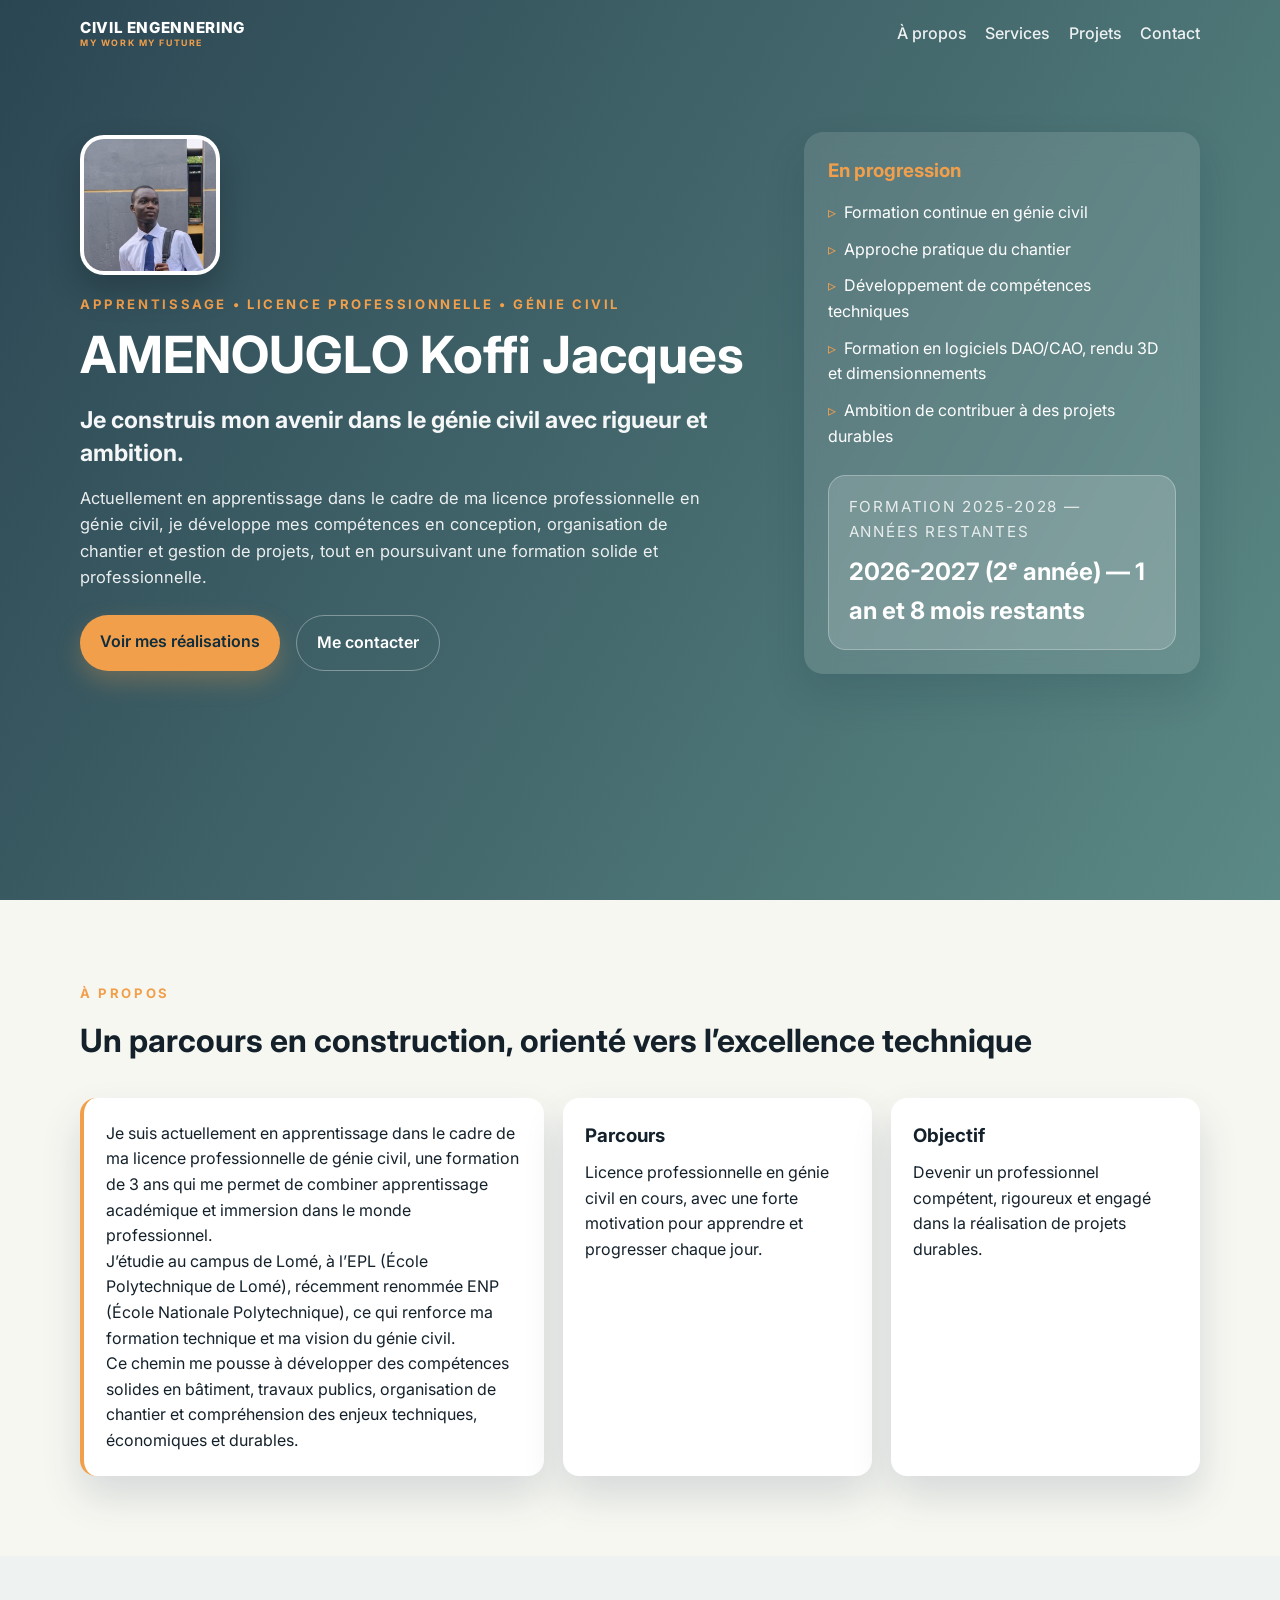
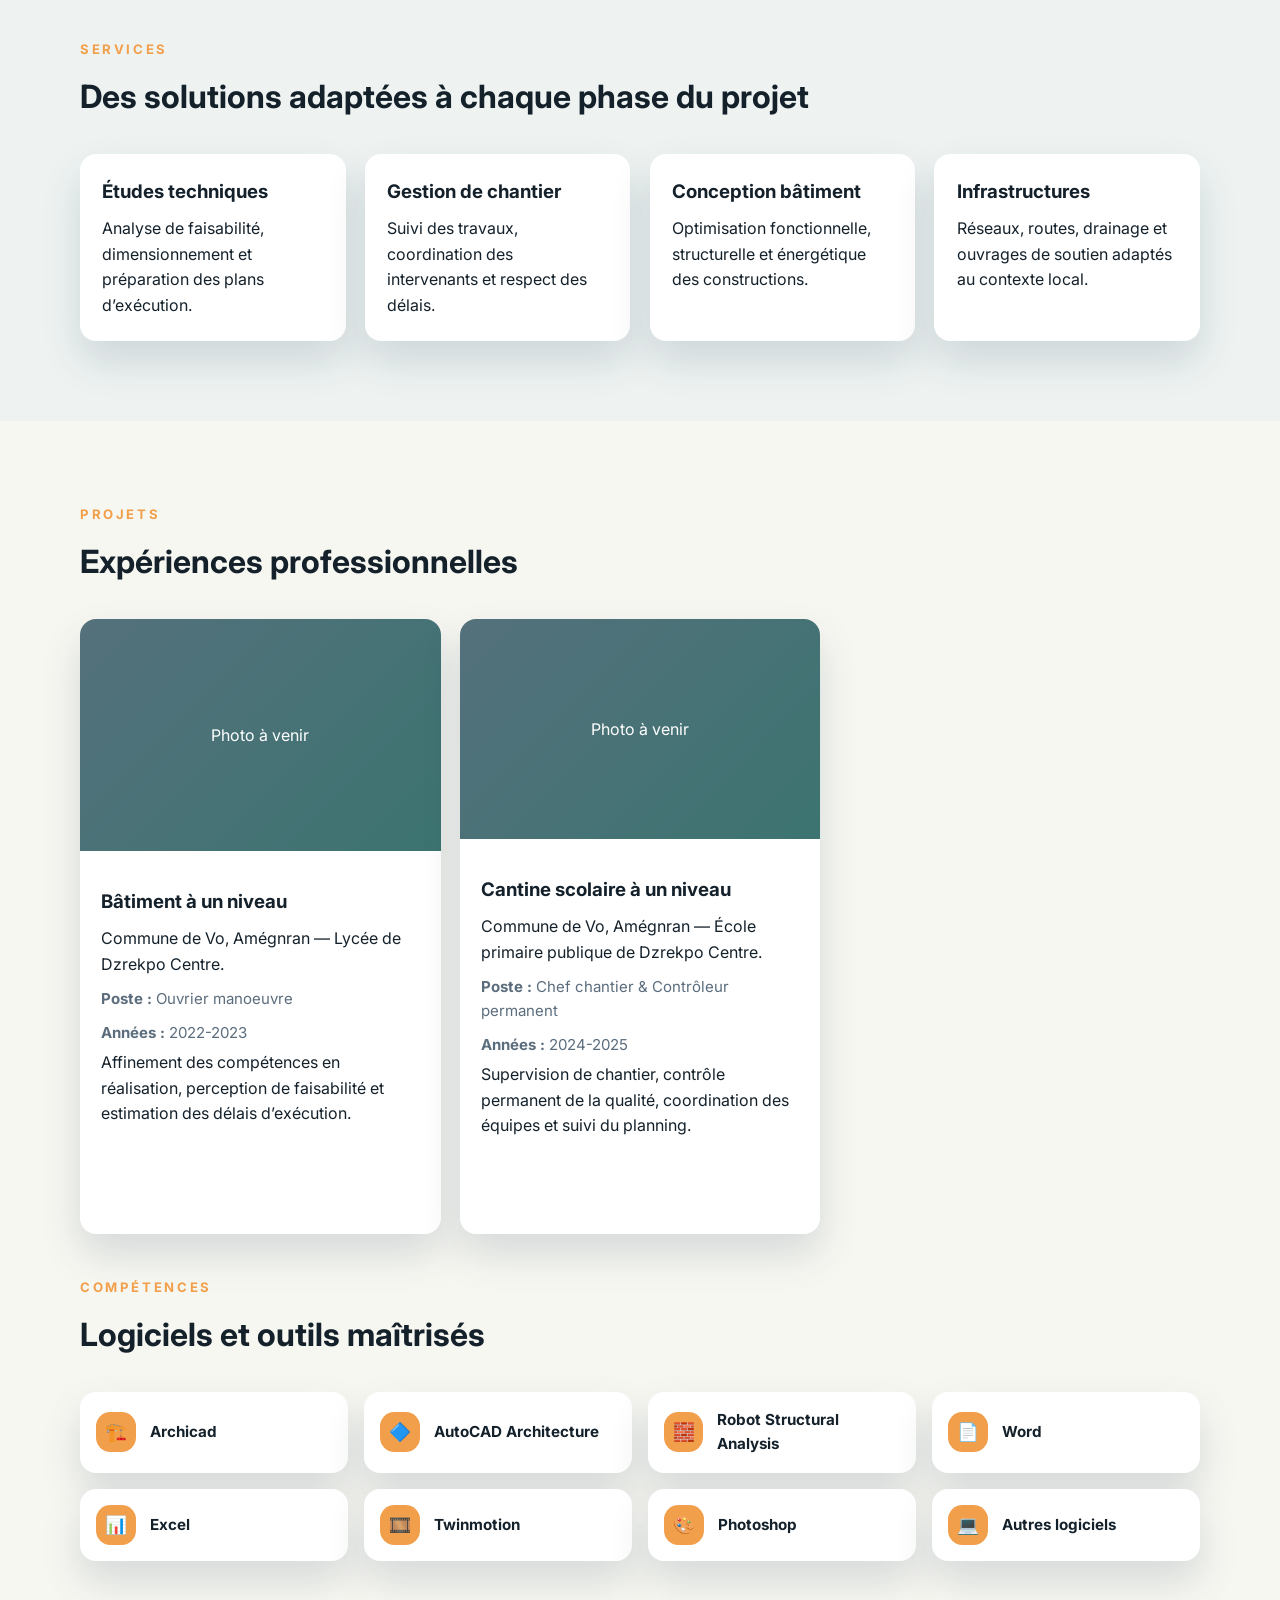
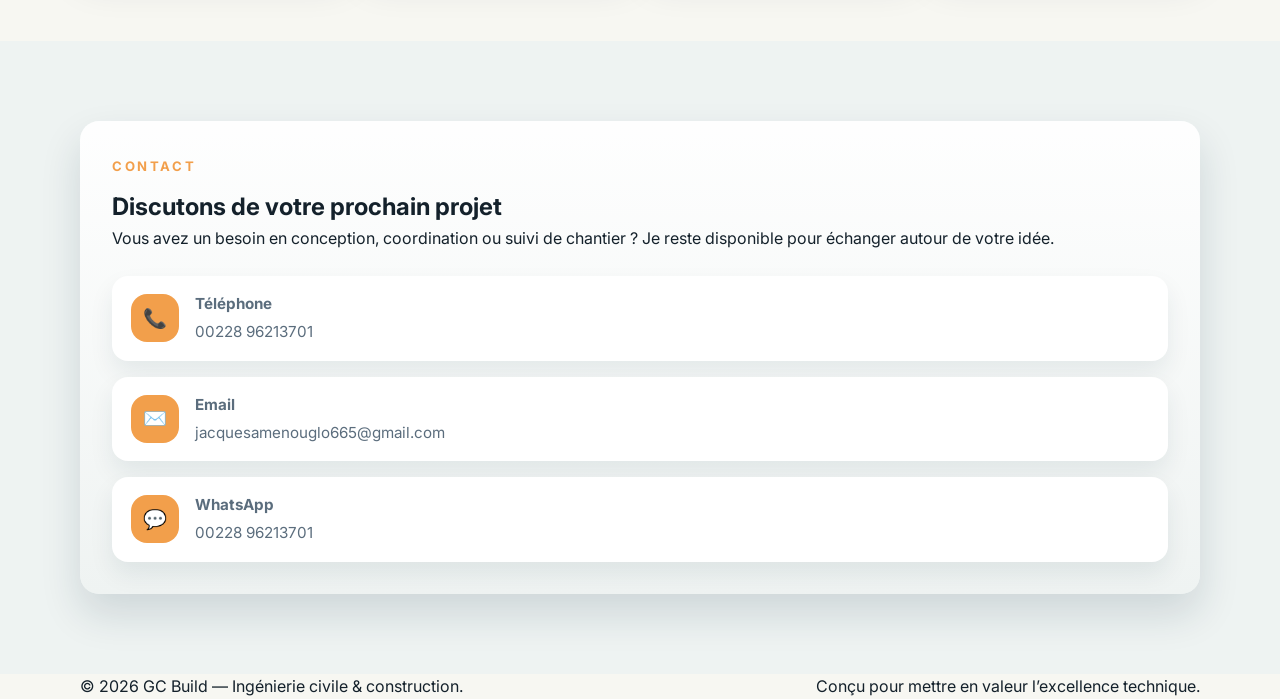
==== index.html @ 1b08ce7e "Add files via upload" ====
<!DOCTYPE html>
<html lang="fr">
  <head>
    <meta charset="UTF-8" />
    <meta name="viewport" content="width=device-width, initial-scale=1.0" />
    <title>Portfolio | Ingénierie Génie Civil</title>
    <meta
      name="description"
      content="Portfolio d’un ingénieur spécialisé en génie civil, bâtiments et travaux publics."
    />
    <link rel="preconnect" href="https://fonts.googleapis.com" />
    <link rel="preconnect" href="https://fonts.gstatic.com" crossorigin />
    <link
      href="https://fonts.googleapis.com/css2?family=Inter:wght@400;500;600;700;800&display=swap"
      rel="stylesheet"
    />
    <link rel="stylesheet" href="styles.css" />
  </head>
  <body>
    <header class="hero" id="home">
      <nav class="nav container">
        <a href="#home" class="logo">
          <span class="logo-main">CIVIL ENGENNERING</span>
          <span class="logo-sub">MY WORK MY FUTURE</span>
        </a>
        <div class="nav-links">
          <a href="#about">À propos</a>
          <a href="#services">Services</a>
          <a href="#projects">Projets</a>
          <a href="#contact">Contact</a>
        </div>
      </nav>

      <div class="hero-content container">
        <div class="hero-text">
          <div class="profile-block">
            <img src="images/pf2.jpeg" alt="Photo de profil de AMENOUGLO Koffi Jacques" class="profile-image" />
            <div>
              <p class="eyebrow">Apprentissage • Licence professionnelle • Génie civil</p>
              <h1>AMENOUGLO Koffi Jacques</h1>
            </div>
          </div>
          <h2 class="hero-subtitle">Je construis mon avenir dans le génie civil avec rigueur et ambition.</h2>
          <p class="lead">
            Actuellement en apprentissage dans le cadre de ma licence professionnelle en génie civil,
            je développe mes compétences en conception, organisation de chantier et gestion de projets,
            tout en poursuivant une formation solide et professionnelle.
          </p>
          <div class="hero-actions">
            <a href="#projects" class="btn btn-primary">Voir mes réalisations</a>
            <a href="#contact" class="btn btn-secondary">Me contacter</a>
          </div>
        </div>

        <div class="hero-card">
          <h3>En progression</h3>
          <ul>
            <li>Formation continue en génie civil</li>
            <li>Approche pratique du chantier</li>
            <li>Développement de compétences techniques</li>
            <li>Formation en logiciels DAO/CAO, rendu 3D et dimensionnements</li>
            <li>Ambition de contribuer à des projets durables</li>
          </ul>
          <div class="countdown-card">
            <p class="countdown-label">Formation 2025-2028 — années restantes</p>
            <p id="training-countdown" class="countdown-value">Calcul en cours...</p>
          </div>
        </div>
      </div>
    </header>

    <main>
      <section id="about" class="section container">
        <div class="section-heading">
          <p class="eyebrow">À propos</p>
          <h2>Un parcours en construction, orienté vers l’excellence technique</h2>
        </div>
        <div class="about-grid">
          <div class="about-card large">
            <p>
              Je suis actuellement en apprentissage dans le cadre de ma licence professionnelle de génie civil,
              une formation de 3 ans qui me permet de combiner apprentissage académique et immersion dans le monde professionnel.
            </p>
            <p>
              J’étudie au campus de Lomé, à l’EPL (École Polytechnique de Lomé), récemment renommée ENP
              (École Nationale Polytechnique), ce qui renforce ma formation technique et ma vision du génie civil.
            </p>
            <p>
              Ce chemin me pousse à développer des compétences solides en bâtiment, travaux publics,
              organisation de chantier et compréhension des enjeux techniques, économiques et durables.
            </p>
          </div>
          <div class="about-card">
            <h3>Parcours</h3>
            <p>Licence professionnelle en génie civil en cours, avec une forte motivation pour apprendre et progresser chaque jour.</p>
          </div>
          <div class="about-card">
            <h3>Objectif</h3>
            <p>Devenir un professionnel compétent, rigoureux et engagé dans la réalisation de projets durables.</p>
          </div>
        </div>
      </section>

      <section id="services" class="section section-alt">
        <div class="container">
          <div class="section-heading">
            <p class="eyebrow">Services</p>
            <h2>Des solutions adaptées à chaque phase du projet</h2>
          </div>
          <div class="services-grid">
            <article class="service-card">
              <h3>Études techniques</h3>
              <p>Analyse de faisabilité, dimensionnement et préparation des plans d’exécution.</p>
            </article>
            <article class="service-card">
              <h3>Gestion de chantier</h3>
              <p>Suivi des travaux, coordination des intervenants et respect des délais.</p>
            </article>
            <article class="service-card">
              <h3>Conception bâtiment</h3>
              <p>Optimisation fonctionnelle, structurelle et énergétique des constructions.</p>
            </article>
            <article class="service-card">
              <h3>Infrastructures</h3>
              <p>Réseaux, routes, drainage et ouvrages de soutien adaptés au contexte local.</p>
            </article>
          </div>
        </div>
      </section>

      <section id="projects" class="section container">
        <div class="section-heading">
          <p class="eyebrow">Projets</p>
          <h2>Expériences professionnelles</h2>
        </div>

        <div class="projects-grid">
          <article class="project-card">
            <div class="project-image placeholder">
              <span>Photo à venir</span>
            </div>
            <div class="project-content">
              <h3>Bâtiment à un niveau</h3>
              <p>Commune de Vo, Amégnran — Lycée de Dzrekpo Centre.</p>
              <p class="project-meta"><strong>Poste :</strong> Ouvrier manoeuvre</p>
              <p class="project-meta"><strong>Années :</strong> 2022-2023</p>
              <p>Affinement des compétences en réalisation, perception de faisabilité et estimation des délais d’exécution.</p>
              <a href="project-lycee-dzrekpo.html" class="btn btn-secondary project-link">Voir les images du projet</a>
            </div>
          </article>

          <article class="project-card">
            <div class="project-image placeholder">
              <span>Photo à venir</span>
            </div>
            <div class="project-content">
              <h3>Cantine scolaire à un niveau</h3>
              <p>Commune de Vo, Amégnran — École primaire publique de Dzrekpo Centre.</p>
              <p class="project-meta"><strong>Poste :</strong> Chef chantier & Contrôleur permanent</p>
              <p class="project-meta"><strong>Années :</strong> 2024-2025</p>
              <p>Supervision de chantier, contrôle permanent de la qualité, coordination des équipes et suivi du planning.</p>
              <a href="project-cantine-dzrekpo.html" class="btn btn-secondary project-link">Voir les images du projet</a>
            </div>
          </article>
        </div>

        <div class="software-section">
          <div class="section-heading">
            <p class="eyebrow">Compétences</p>
            <h2>Logiciels et outils maîtrisés</h2>
          </div>
          <div class="software-grid">
            <div class="software-item"><span class="software-icon">🏗️</span><strong>Archicad</strong></div>
            <div class="software-item"><span class="software-icon">🔷</span><strong>AutoCAD Architecture</strong></div>
            <div class="software-item"><span class="software-icon">🧱</span><strong>Robot Structural Analysis</strong></div>
            <div class="software-item"><span class="software-icon">📄</span><strong>Word</strong></div>
            <div class="software-item"><span class="software-icon">📊</span><strong>Excel</strong></div>
            <div class="software-item"><span class="software-icon">🎞️</span><strong>Twinmotion</strong></div>
            <div class="software-item"><span class="software-icon">🎨</span><strong>Photoshop</strong></div>
            <div class="software-item"><span class="software-icon">💻</span><strong>Autres logiciels</strong></div>
          </div>
        </div>
      </section>

      <section id="contact" class="section section-alt">
        <div class="container contact-box">
          <div>
            <p class="eyebrow">Contact</p>
            <h2>Discutons de votre prochain projet</h2>
            <p>
              Vous avez un besoin en conception, coordination ou suivi de chantier ?
              Je reste disponible pour échanger autour de votre idée.
            </p>
          </div>
          <div class="contact-list">
            <a href="tel:+22896213701" class="contact-item">
              <span class="contact-icon" aria-hidden="true">📞</span>
              <span>
                <strong>Téléphone</strong>
                <span>00228 96213701</span>
              </span>
            </a>
            <a href="mailto:jacquesamenouglo665@gmail.com" class="contact-item">
              <span class="contact-icon" aria-hidden="true">✉️</span>
              <span>
                <strong>Email</strong>
                <span>jacquesamenouglo665@gmail.com</span>
              </span>
            </a>
            <a href="https://wa.me/22896213701" target="_blank" rel="noopener noreferrer" class="contact-item">
              <span class="contact-icon" aria-hidden="true">💬</span>
              <span>
                <strong>WhatsApp</strong>
                <span>00228 96213701</span>
              </span>
            </a>
          </div>
        </div>
      </section>
    </main>

    <footer class="footer">
      <div class="container footer-content">
        <p>© <span id="year"></span> GC Build — Ingénierie civile & construction.</p>
        <p>Conçu pour mettre en valeur l’excellence technique.</p>
      </div>
    </footer>

    <script src="script.js"></script>
  </body>
</html>
---- styles.css ----
:root {
  --navy: #0f2d3d;
  --teal: #1f5f5b;
  --slate: #5b6d7d;
  --accent: #f29f4b;
  --accent-dark: #bf6b1c;
  --surface: #f7f7f2;
  --text: #14212b;
  --white: #ffffff;
  --shadow: 0 20px 40px rgba(15, 45, 61, 0.14);
}

* {
  box-sizing: border-box;
  margin: 0;
  padding: 0;
}

html {
  scroll-behavior: smooth;
}

body {
  font-family: 'Inter', sans-serif;
  color: var(--text);
  background: var(--surface);
  line-height: 1.6;
}

img {
  display: block;
  width: 100%;
}

a {
  color: inherit;
  text-decoration: none;
}

.container {
  width: min(1120px, calc(100% - 2rem));
  margin: 0 auto;
}

.hero {
  min-height: 100vh;
  background:
    linear-gradient(120deg, rgba(15, 45, 61, 0.88), rgba(31, 95, 91, 0.72)),
    url('https://images.unsplash.com/photo-1486406146926-c627a92ad1ab?auto=format&fit=crop&w=1400&q=80') center/cover;
  color: var(--white);
  transition: background 1s ease-in-out;
}

.nav {
  display: flex;
  justify-content: space-between;
  align-items: center;
  padding: 1.25rem 0;
}

.logo {
  display: flex;
  flex-direction: column;
  gap: 0.15rem;
  font-weight: 800;
  letter-spacing: 0.04em;
  line-height: 1.05;
}

.logo-main {
  color: var(--white);
  font-size: 0.95rem;
  text-transform: uppercase;
}

.logo-sub {
  color: var(--accent);
  font-size: 0.55rem;
  font-weight: 700;
  letter-spacing: 0.18em;
  text-transform: uppercase;
}

.nav-links {
  display: flex;
  gap: 1.15rem;
  flex-wrap: wrap;
}

.nav-links a {
  color: rgba(255, 255, 255, 0.9);
  font-weight: 500;
}

.hero-content {
  display: grid;
  grid-template-columns: 1.4fr 0.8fr;
  gap: 2rem;
  align-items: center;
  padding: 4rem 0 5rem;
}

.eyebrow {
  display: inline-block;
  margin-bottom: 0.7rem;
  color: var(--accent);
  text-transform: uppercase;
  letter-spacing: 0.2em;
  font-size: 0.82rem;
  font-weight: 700;
}

.profile-block {
  display: flex;
  align-items: center;
  gap: 1rem;
  margin-bottom: 1rem;
  flex-wrap: wrap;
}

.profile-image {
  width: 140px;
  height: 140px;
  aspect-ratio: 1 / 1;
  object-fit: cover;
  object-position: center;
  border-radius: 24px;
  border: 4px solid rgba(255, 255, 255, 0.95);
  box-shadow: 0 16px 32px rgba(0, 0, 0, 0.22);
  background: var(--white);
  image-rendering: auto;
  transform: translateZ(0);
}

.hero h1 {
  font-size: clamp(2rem, 4vw, 3.4rem);
  line-height: 1.1;
  margin-bottom: 0.35rem;
}

.hero-subtitle {
  font-size: clamp(1.1rem, 2vw, 1.45rem);
  line-height: 1.4;
  margin-bottom: 1rem;
  color: rgba(255, 255, 255, 0.95);
}

.lead {
  max-width: 650px;
  font-size: 1.03rem;
  color: rgba(255, 255, 255, 0.9);
}

.hero-actions {
  display: flex;
  gap: 1rem;
  flex-wrap: wrap;
  margin-top: 1.5rem;
}

.btn {
  display: inline-block;
  padding: 0.9rem 1.25rem;
  border-radius: 999px;
  font-weight: 600;
  transition: transform 0.2s ease, box-shadow 0.2s ease;
}

.btn:hover {
  transform: translateY(-2px);
}

.btn-primary {
  background: var(--accent);
  color: var(--navy);
  box-shadow: 0 10px 24px rgba(242, 159, 75, 0.28);
}

.btn-secondary {
  border: 1px solid rgba(255, 255, 255, 0.35);
  color: var(--white);
}

.hero-card {
  background: rgba(255, 255, 255, 0.12);
  backdrop-filter: blur(14px);
  padding: 1.5rem;
  border-radius: 1.2rem;
  box-shadow: var(--shadow);
}

.hero-card h3 {
  margin-bottom: 0.9rem;
  color: var(--accent);
}

.hero-card ul {
  list-style: none;
  display: grid;
  gap: 0.7rem;
}

.countdown-card {
  margin-top: 1.6rem;
  padding: 1.2rem;
  border-radius: 1.1rem;
  background: rgba(255, 255, 255, 0.16);
  border: 1px solid rgba(255, 255, 255, 0.28);
}

.countdown-label {
  margin-bottom: 0.6rem;
  color: rgba(255, 255, 255, 0.82);
  font-size: 0.95rem;
  text-transform: uppercase;
  letter-spacing: 0.12em;
}

.countdown-value {
  font-size: 1.5rem;
  font-weight: 700;
  color: var(--white);
}

.hero-card li::before {
  content: '▹';
  color: var(--accent);
  margin-right: 0.5rem;
}

.section {
  padding: 5rem 0;
}

.section-alt {
  background: #eef3f2;
}

.section-heading {
  margin-bottom: 2rem;
}

.section-heading h2 {
  font-size: clamp(1.7rem, 2.5vw, 2.3rem);
}

.contact-box {
  display: grid;
  gap: 1.5rem;
  padding: 2rem;
  background: linear-gradient(180deg, rgba(255,255,255,0.95), rgba(239,243,242,0.9));
  border-radius: 1.2rem;
  box-shadow: var(--shadow);
}

.contact-list {
  display: grid;
  gap: 1rem;
}

.contact-item {
  display: flex;
  align-items: center;
  gap: 1rem;
  padding: 1rem 1.2rem;
  border-radius: 1rem;
  background: var(--white);
  box-shadow: 0 12px 24px rgba(15, 45, 61, 0.08);
  transition: transform 0.2s ease, box-shadow 0.2s ease, background 0.2s ease;
}

.contact-item:hover {
  transform: translateY(-2px);
  background: #f9faf8;
  box-shadow: 0 16px 32px rgba(15, 45, 61, 0.12);
}

.contact-icon {
  display: inline-flex;
  align-items: center;
  justify-content: center;
  width: 3rem;
  height: 3rem;
  border-radius: 1rem;
  background: var(--accent);
  color: var(--white);
  font-size: 1.2rem;
}

.contact-item strong {
  display: block;
  font-size: 0.95rem;
  margin-bottom: 0.25rem;
}

.contact-item span:last-child {
  color: var(--slate);
  font-size: 0.95rem;
}

.about-grid, .services-grid, .projects-grid {
  display: grid;
  gap: 1.2rem;
}

.about-grid {
  grid-template-columns: 1.2fr 0.8fr 0.8fr;
}

.about-card, .service-card, .project-card {
  background: var(--white);
  border-radius: 1rem;
  padding: 1.4rem;
  box-shadow: var(--shadow);
}

.about-card.large {
  min-height: 100%;
  border-left: 4px solid var(--accent);
}

.about-card h3, .service-card h3, .project-content h3 {
  margin-bottom: 0.6rem;
}

.services-grid {
  grid-template-columns: repeat(4, 1fr);
}

.projects-grid {
  grid-template-columns: repeat(3, 1fr);
}

.project-card {
  display: grid;
  gap: 1rem;
  padding: 0;
  overflow: hidden;
}

.project-image {
  min-height: 220px;
  display: flex;
  align-items: center;
  justify-content: center;
  background: linear-gradient(135deg, rgba(31,95,91,0.95), rgba(15,45,61,0.9));
  color: var(--white);
  text-align: center;
  padding: 1.5rem;
}

.project-image.placeholder {
  background: linear-gradient(135deg, rgba(75,105,117,0.95), rgba(31,95,91,0.87));
}

.project-card img {
  width: 100%;
  height: auto;
  display: block;
  object-fit: cover;
}

.project-content {
  padding: 1.2rem 1.3rem 1.4rem;
}

.project-meta {
  margin: 0.6rem 0 0.35rem;
  color: var(--slate);
  font-size: 0.94rem;
}

.project-link {
  margin-top: 1rem;
}

.software-section {
  margin-top: 2.5rem;
}

.software-grid {
  display: grid;
  grid-template-columns: repeat(4, 1fr);
  gap: 1rem;
}

.software-item {
  display: flex;
  align-items: center;
  gap: 0.85rem;
  padding: 1rem;
  background: var(--white);
  border-radius: 1rem;
  box-shadow: var(--shadow);
}

.software-icon {
  display: inline-flex;
  align-items: center;
  justify-content: center;
  width: 2.5rem;
  height: 2.5rem;
  border-radius: 0.9rem;
  background: var(--accent);
  color: var(--white);
  font-size: 1.1rem;
}

.software-item strong {
  font-size: 0.95rem;
}



.footer-content {
  display: flex;
  justify-content: space-between;
  gap: 1rem;
  flex-wrap: wrap;
}

@media (max-width: 900px) {
  .hero-content,
  .about-grid,
  .services-grid,
  .projects-grid,
  .contact-list {
    grid-template-columns: 1fr;
  }

  .hero-content {
    grid-template-columns: 1fr;
  }

  .nav-links {
    justify-content: center;
  }
}

@media (max-width: 640px) {
  .nav {
    flex-direction: column;
    gap: 0.8rem;
  }

  .nav-links {
    width: 100%;
    justify-content: center;
  }

  .about-grid,
  .services-grid,
  .projects-grid,
  .contact-list {
    grid-template-columns: 1fr;
    display: grid;
  }

  .hero-actions {
    flex-direction: column;
    align-items: stretch;
  }

  .contact-item {
    flex-direction: row;
    align-items: center;
  }

  .footer-content {
    flex-direction: column;
    align-items: center;
    text-align: center;
  }
}
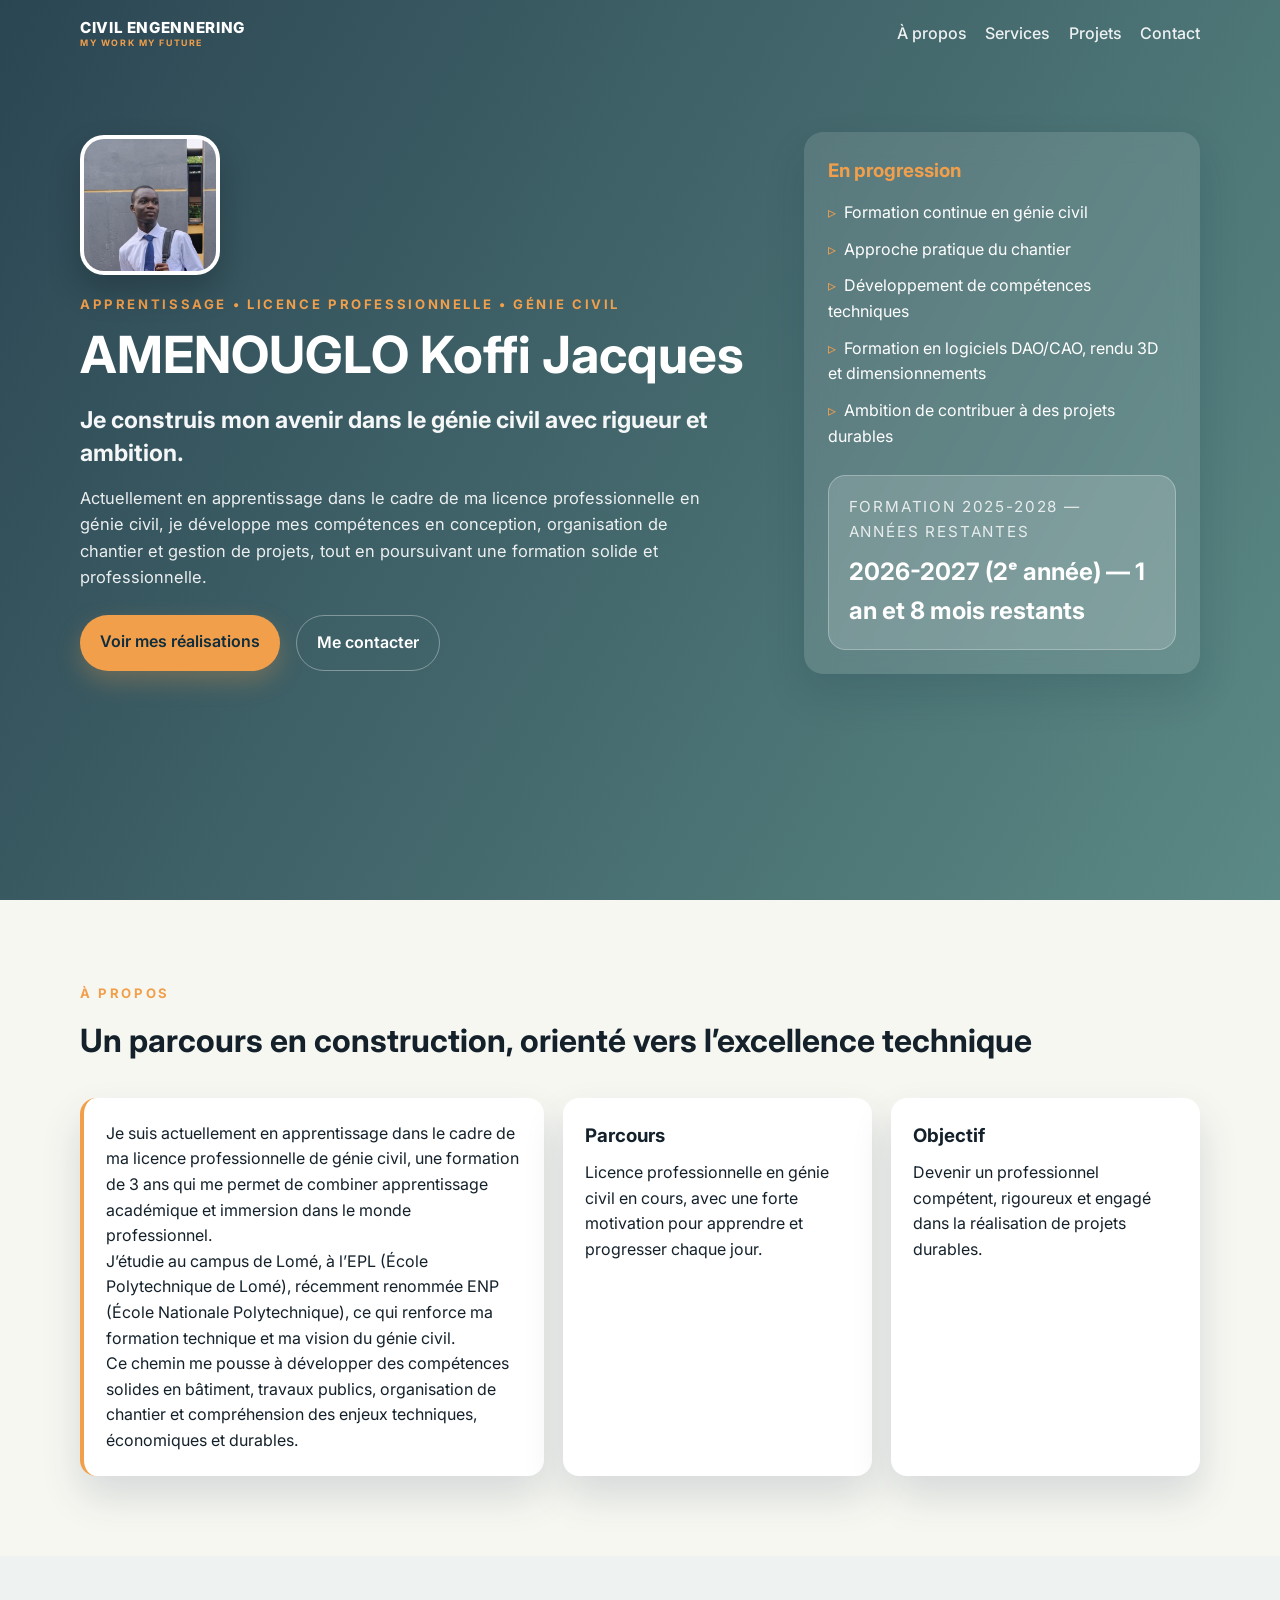
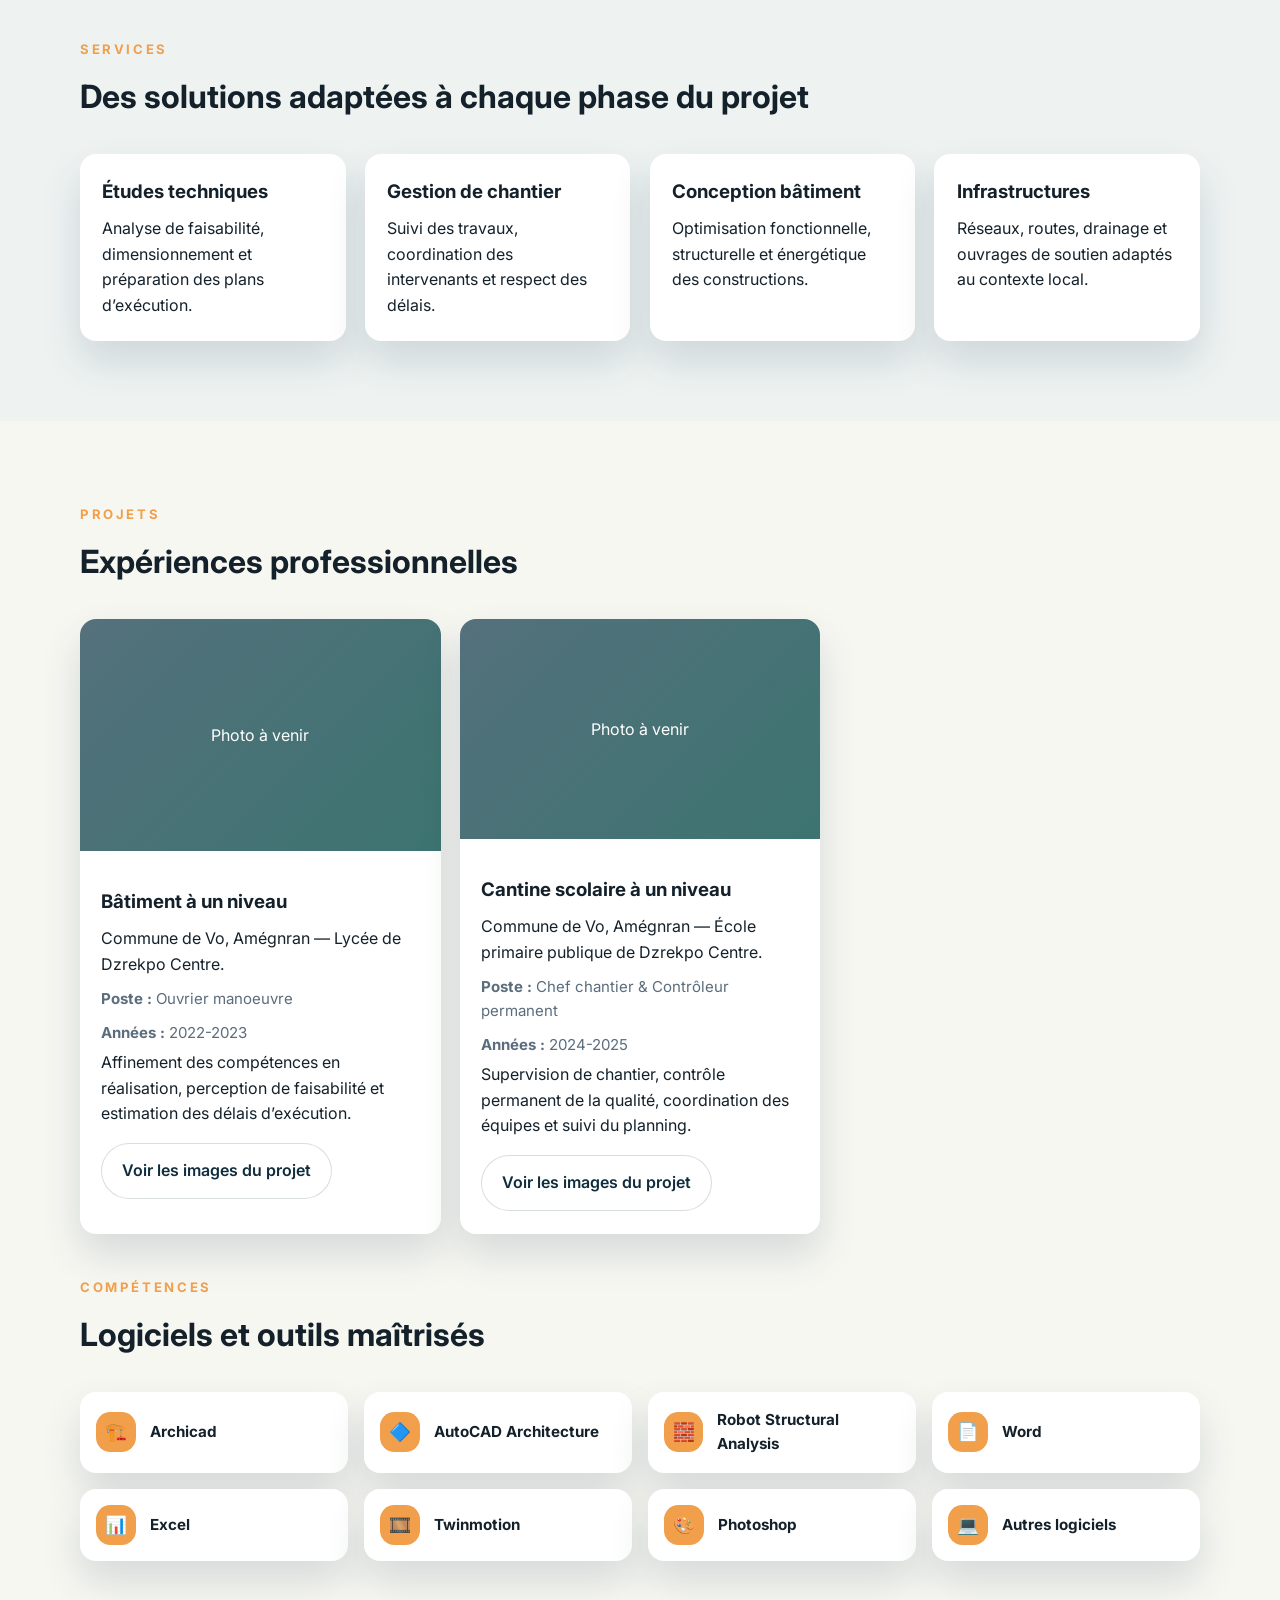
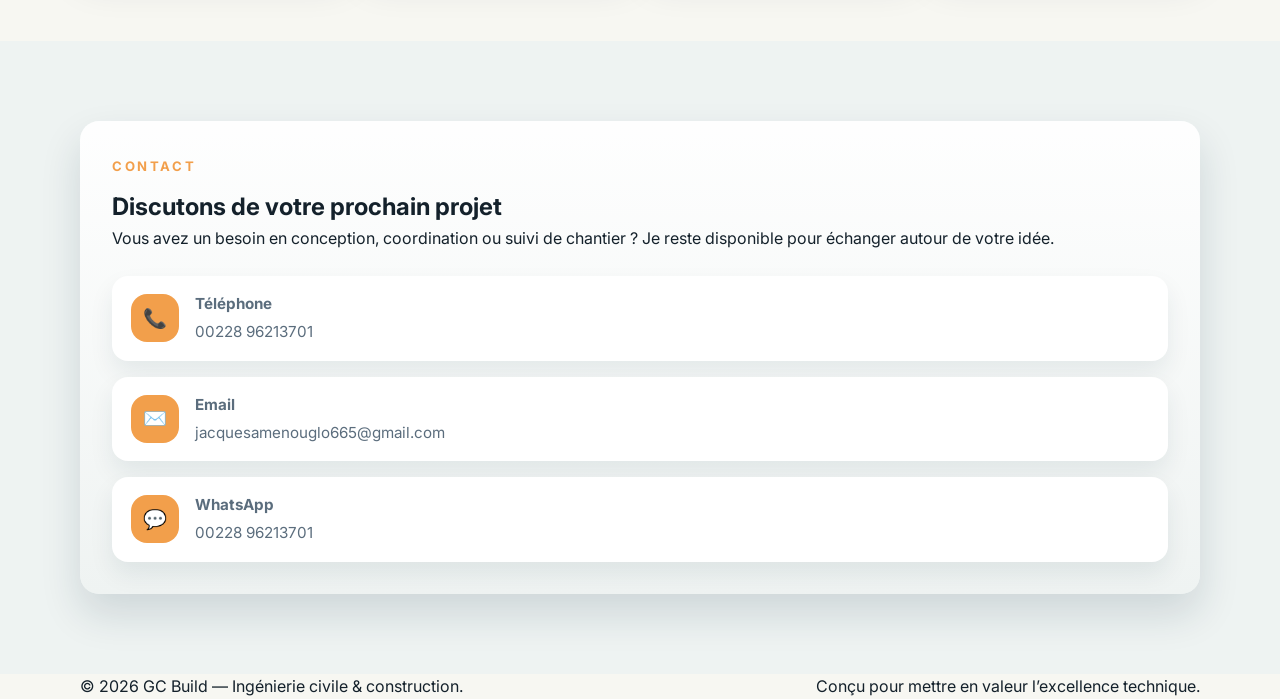
==== commit c8f1f63d: "Add files via upload" ====
--- a/index.html
+++ b/index.html
@@ -17,8 +17,9 @@
     <link rel="stylesheet" href="styles.css" />
   </head>
   <body>
+    <a href="#main" class="skip-link">Passer au contenu</a>
     <header class="hero" id="home">
-      <nav class="nav container">
+      <nav class="nav container" aria-label="Navigation principale">
         <a href="#home" class="logo">
           <span class="logo-main">CIVIL ENGENNERING</span>
           <span class="logo-sub">MY WORK MY FUTURE</span>
@@ -69,7 +70,7 @@
       </div>
     </header>
 
-    <main>
+    <main id="main">
       <section id="about" class="section container">
         <div class="section-heading">
           <p class="eyebrow">À propos</p>
--- a/styles.css
+++ b/styles.css
@@ -25,6 +25,22 @@
   color: var(--text);
   background: var(--surface);
   line-height: 1.6;
+}
+
+.skip-link {
+  position: absolute;
+  top: -999px;
+  left: 0;
+  padding: 0.75rem 1rem;
+  background: var(--accent);
+  color: var(--white);
+  font-weight: 700;
+  z-index: 1000;
+  transition: top 0.2s ease;
+}
+
+.skip-link:focus {
+  top: 1rem;
 }
 
 img {
@@ -177,7 +193,14 @@
 }
 
 .btn-secondary {
-  border: 1px solid rgba(255, 255, 255, 0.35);
+  border: 1px solid rgba(15, 45, 61, 0.16);
+  background: rgba(255, 255, 255, 0.14);
+  color: var(--navy);
+}
+
+.hero .btn-secondary {
+  border-color: rgba(255, 255, 255, 0.35);
+  background: transparent;
   color: var(--white);
 }
 
@@ -424,6 +447,7 @@
   .about-grid,
   .services-grid,
   .projects-grid,
+  .software-grid,
   .contact-list {
     grid-template-columns: 1fr;
   }
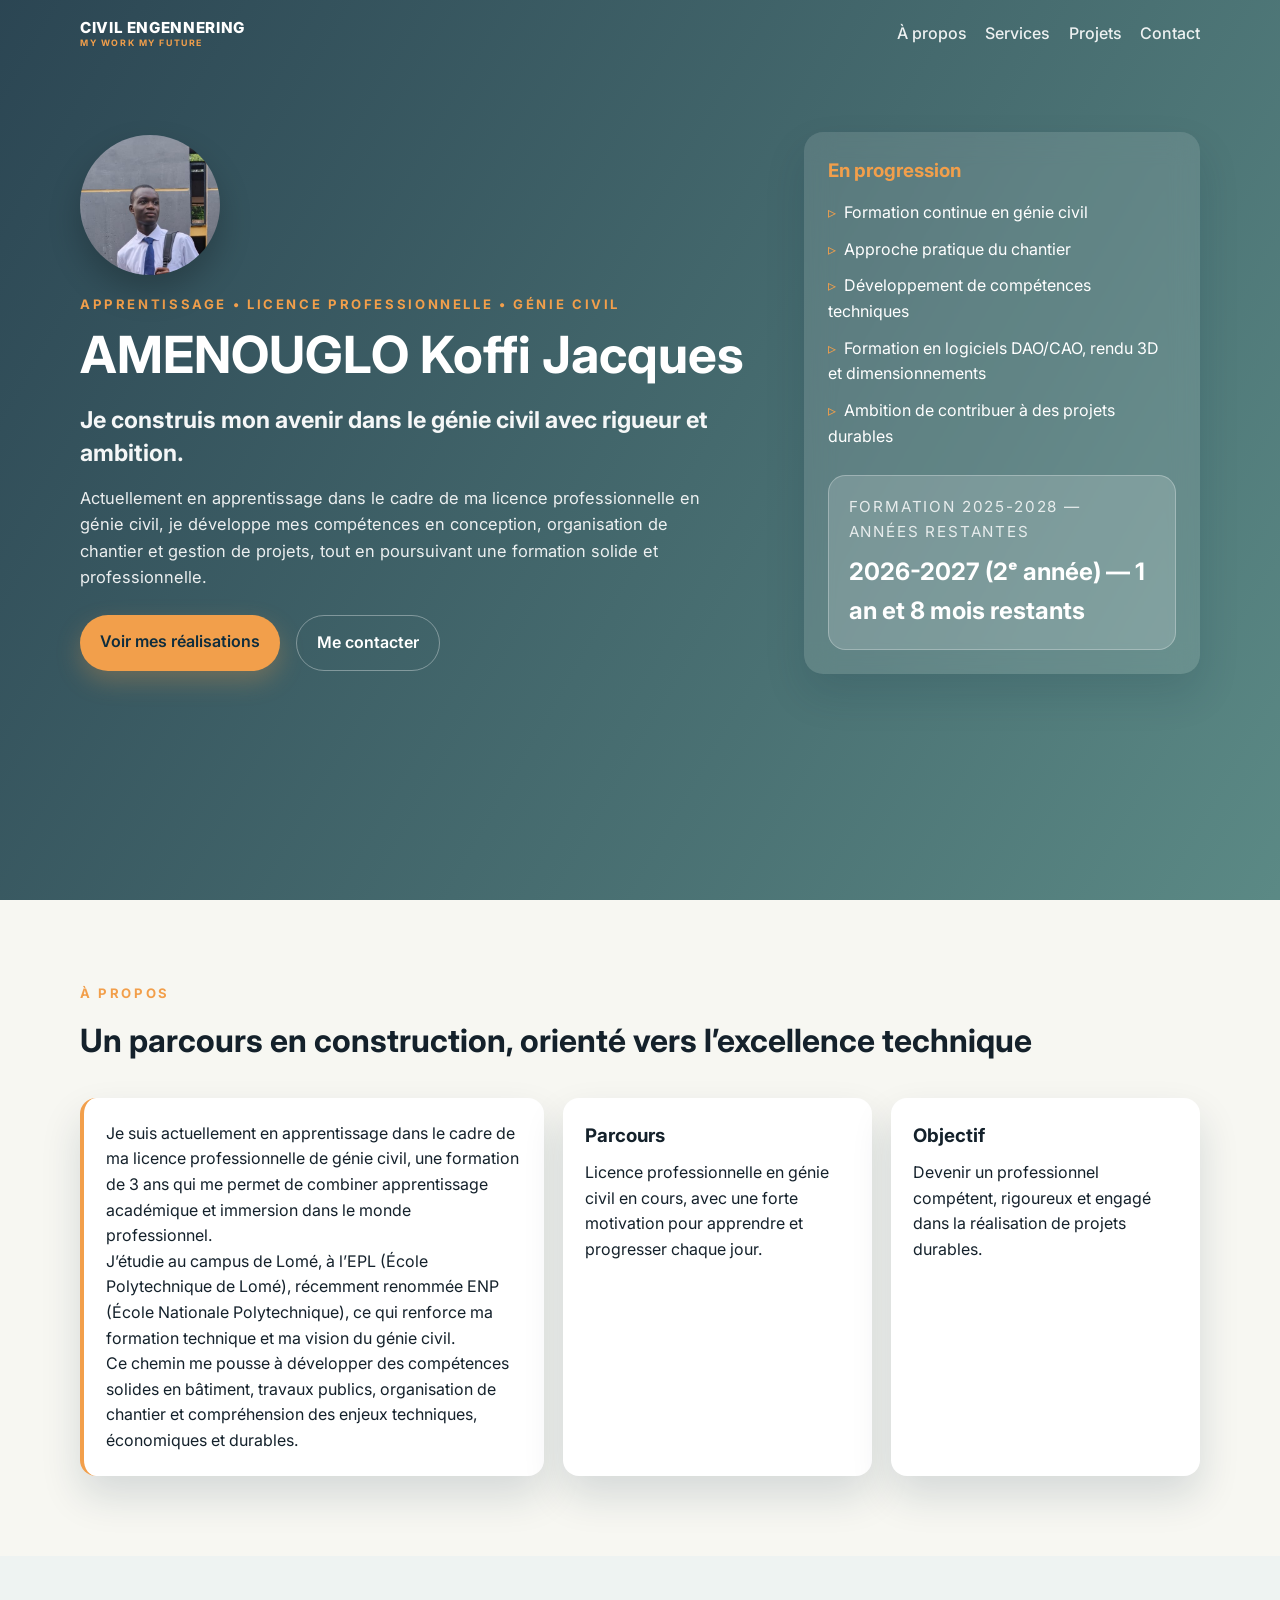
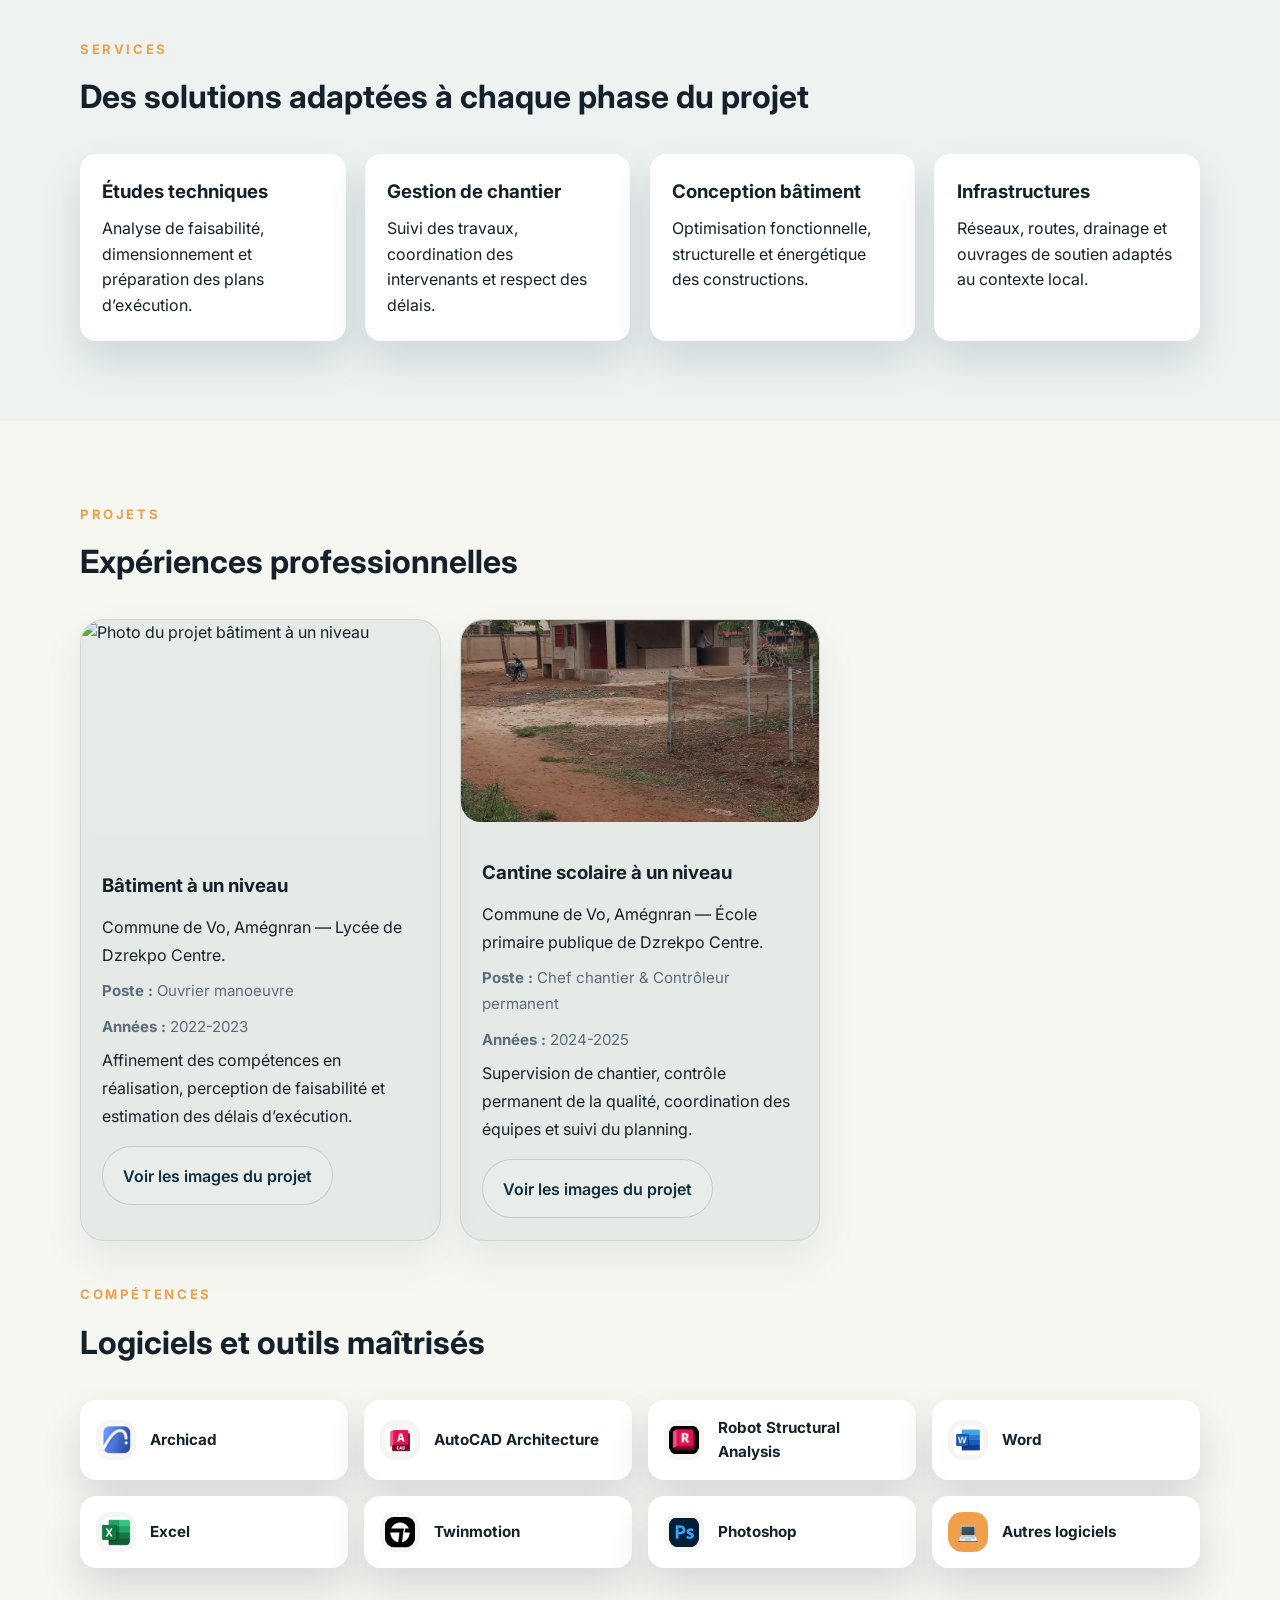
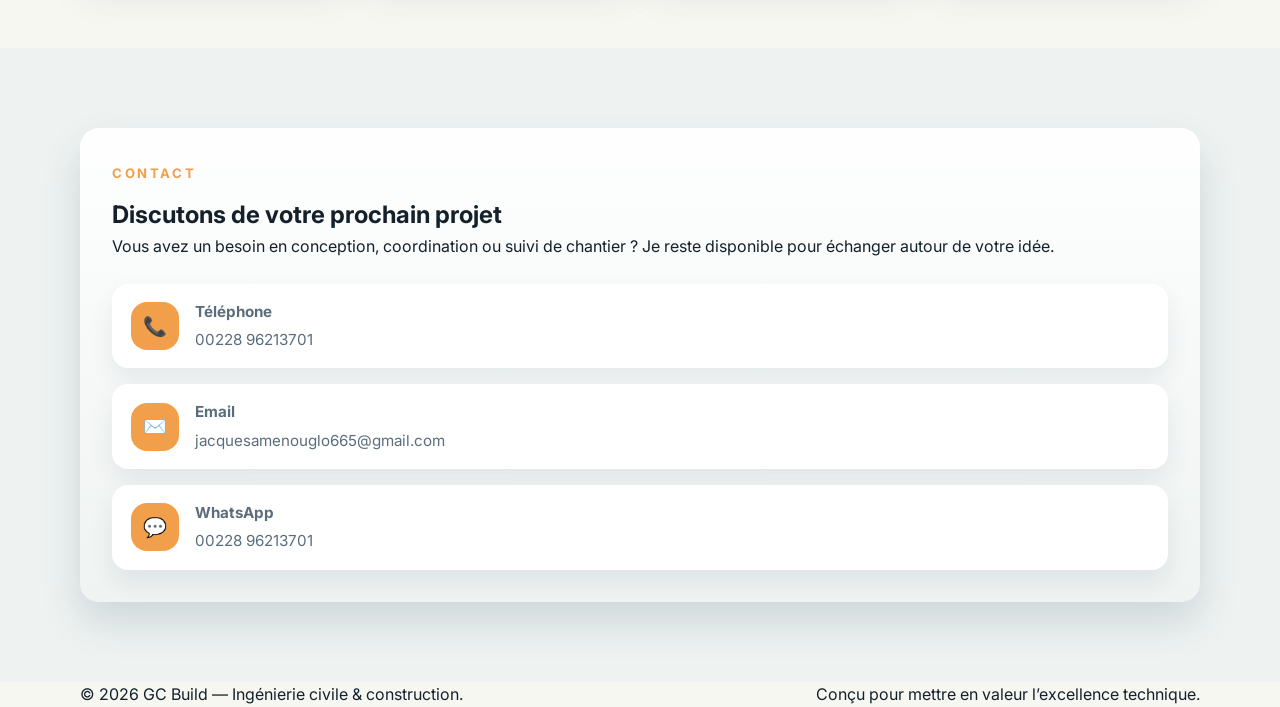
==== commit 5342a669: "Add files via upload" ====
--- a/index.html
+++ b/index.html
@@ -35,7 +35,7 @@
       <div class="hero-content container">
         <div class="hero-text">
           <div class="profile-block">
-            <img src="images/pf2.jpeg" alt="Photo de profil de AMENOUGLO Koffi Jacques" class="profile-image" />
+            <img id="profile-photo" src="images/pf2.jpeg" alt="Photo de profil de AMENOUGLO Koffi Jacques" class="profile-image" />
             <div>
               <p class="eyebrow">Apprentissage • Licence professionnelle • Génie civil</p>
               <h1>AMENOUGLO Koffi Jacques</h1>
@@ -137,8 +137,8 @@
 
         <div class="projects-grid">
           <article class="project-card">
-            <div class="project-image placeholder">
-              <span>Photo à venir</span>
+            <div class="project-image">
+              <img id="project1-photo" src="images/Projets/P1.jpg" alt="Photo du projet bâtiment à un niveau" class="project-photo" />
             </div>
             <div class="project-content">
               <h3>Bâtiment à un niveau</h3>
@@ -151,8 +151,8 @@
           </article>
 
           <article class="project-card">
-            <div class="project-image placeholder">
-              <span>Photo à venir</span>
+            <div class="project-image">
+              <img id="project2-photo" src="images/Projets/T1.jpg" alt="Photo du projet cantine scolaire" class="project-photo" />
             </div>
             <div class="project-content">
               <h3>Cantine scolaire à un niveau</h3>
@@ -171,14 +171,38 @@
             <h2>Logiciels et outils maîtrisés</h2>
           </div>
           <div class="software-grid">
-            <div class="software-item"><span class="software-icon">🏗️</span><strong>Archicad</strong></div>
-            <div class="software-item"><span class="software-icon">🔷</span><strong>AutoCAD Architecture</strong></div>
-            <div class="software-item"><span class="software-icon">🧱</span><strong>Robot Structural Analysis</strong></div>
-            <div class="software-item"><span class="software-icon">📄</span><strong>Word</strong></div>
-            <div class="software-item"><span class="software-icon">📊</span><strong>Excel</strong></div>
-            <div class="software-item"><span class="software-icon">🎞️</span><strong>Twinmotion</strong></div>
-            <div class="software-item"><span class="software-icon">🎨</span><strong>Photoshop</strong></div>
-            <div class="software-item"><span class="software-icon">💻</span><strong>Autres logiciels</strong></div>
+            <div class="software-item">
+              <img src="images/Logo/Archicad.jfif" alt="Logo Archicad" class="software-icon" />
+              <strong>Archicad</strong>
+            </div>
+            <div class="software-item">
+              <img src="images/Logo/Autocad ].jfif" alt="Logo AutoCAD Architecture" class="software-icon" />
+              <strong>AutoCAD Architecture</strong>
+            </div>
+            <div class="software-item">
+              <img src="images/Logo/robot.jpg" alt="Logo Robot Structural Analysis" class="software-icon" />
+              <strong>Robot Structural Analysis</strong>
+            </div>
+            <div class="software-item">
+              <img src="images/Logo/word.jfif" alt="Logo Word" class="software-icon" />
+              <strong>Word</strong>
+            </div>
+            <div class="software-item">
+              <img src="images/Logo/excel.jfif" alt="Logo Excel" class="software-icon" />
+              <strong>Excel</strong>
+            </div>
+            <div class="software-item">
+              <img src="images/Logo/Twinmotion.jfif" alt="Logo Twinmotion" class="software-icon" />
+              <strong>Twinmotion</strong>
+            </div>
+            <div class="software-item">
+              <img src="images/Logo/Adobe.jfif" alt="Logo Photoshop" class="software-icon" />
+              <strong>Photoshop</strong>
+            </div>
+            <div class="software-item">
+              <span class="software-icon">💻</span>
+              <strong>Autres logiciels</strong>
+            </div>
           </div>
         </div>
       </section>
--- a/styles.css
+++ b/styles.css
@@ -53,6 +53,11 @@
   text-decoration: none;
 }
 
+a:focus-visible, .btn:focus-visible {
+  outline: 3px solid rgba(242, 159, 75, 0.9);
+  outline-offset: 3px;
+}
+
 .container {
   width: min(1120px, calc(100% - 2rem));
   margin: 0 auto;
@@ -140,12 +145,18 @@
   aspect-ratio: 1 / 1;
   object-fit: cover;
   object-position: center;
-  border-radius: 24px;
-  border: 4px solid rgba(255, 255, 255, 0.95);
+  border-radius: 50%;
+  border: none;
   box-shadow: 0 16px 32px rgba(0, 0, 0, 0.22);
   background: var(--white);
   image-rendering: auto;
   transform: translateZ(0);
+  transition: opacity 0.5s ease, transform 0.5s ease;
+}
+
+.profile-image.fade-out {
+  opacity: 0;
+  transform: translateZ(0) scale(0.95);
 }
 
 .hero h1 {
@@ -330,13 +341,29 @@
   grid-template-columns: 1.2fr 0.8fr 0.8fr;
 }
 
-.about-card, .service-card, .project-card {
+.about-card, .service-card {
   background: var(--white);
+  border: none;
   border-radius: 1rem;
   padding: 1.4rem;
   box-shadow: var(--shadow);
 }
 
+.project-card {
+  background: rgba(31, 95, 91, 0.08);
+  border: 1px solid rgba(31, 95, 91, 0.12);
+  border-radius: 1.5rem;
+  padding: 0.5rem;
+  box-shadow: 0 18px 40px rgba(15, 45, 61, 0.08);
+  overflow: hidden;
+  transition: transform 0.25s ease, box-shadow 0.25s ease;
+}
+
+.project-card:hover {
+  transform: translateY(-3px);
+  box-shadow: 0 22px 48px rgba(15, 45, 61, 0.14);
+}
+
 .about-card.large {
   min-height: 100%;
   border-left: 4px solid var(--accent);
@@ -362,14 +389,12 @@
 }
 
 .project-image {
-  min-height: 220px;
-  display: flex;
-  align-items: center;
-  justify-content: center;
-  background: linear-gradient(135deg, rgba(31,95,91,0.95), rgba(15,45,61,0.9));
-  color: var(--white);
-  text-align: center;
-  padding: 1.5rem;
+  width: 100%;
+  display: block;
+  background: rgba(255, 255, 255, 0.04);
+  border-radius: 1.25rem;
+  overflow: hidden;
+  padding: 0;
 }
 
 .project-image.placeholder {
@@ -381,10 +406,27 @@
   height: auto;
   display: block;
   object-fit: cover;
+  border: none;
+}
+
+.project-photo {
+  width: 100%;
+  aspect-ratio: 16 / 9;
+  object-fit: cover;
+  object-position: center;
+  transition: opacity 0.5s ease, transform 0.5s ease;
+  border: none;
+  display: block;
+}
+
+.project-photo.fade-out {
+  opacity: 0;
+  transform: scale(0.98);
 }
 
 .project-content {
   padding: 1.2rem 1.3rem 1.4rem;
+  line-height: 1.75;
 }
 
 .project-meta {
@@ -418,12 +460,19 @@
 }
 
 .software-icon {
-  display: inline-flex;
-  align-items: center;
-  justify-content: center;
   width: 2.5rem;
   height: 2.5rem;
+  flex-shrink: 0;
   border-radius: 0.9rem;
+  object-fit: contain;
+  background: #f5f5f3;
+  padding: 0.3rem;
+}
+
+.software-item span.software-icon {
+  display: inline-flex;
+  align-items: center;
+  justify-content: center;
   background: var(--accent);
   color: var(--white);
   font-size: 1.1rem;
@@ -496,3 +545,47 @@
     text-align: center;
   }
 }
+
+@media (max-width: 480px) {
+  .hero {
+    background-position: center top;
+  }
+
+  .hero-content {
+    padding: 2.5rem 0 3.5rem;
+  }
+
+  .hero h1 {
+    font-size: 2.4rem;
+  }
+
+  .hero-subtitle {
+    font-size: 1.1rem;
+  }
+
+  .lead,
+  .project-content p,
+  .service-card p,
+  .about-card p,
+  .contact-box p {
+    font-size: 0.98rem;
+  }
+
+  .section {
+    padding: 3rem 0;
+  }
+
+  .project-content {
+    padding: 1rem 1rem 1.2rem;
+  }
+
+  .software-grid,
+  .services-grid,
+  .projects-grid {
+    grid-template-columns: 1fr;
+  }
+
+  .project-photo {
+    aspect-ratio: 4 / 3;
+  }
+}
